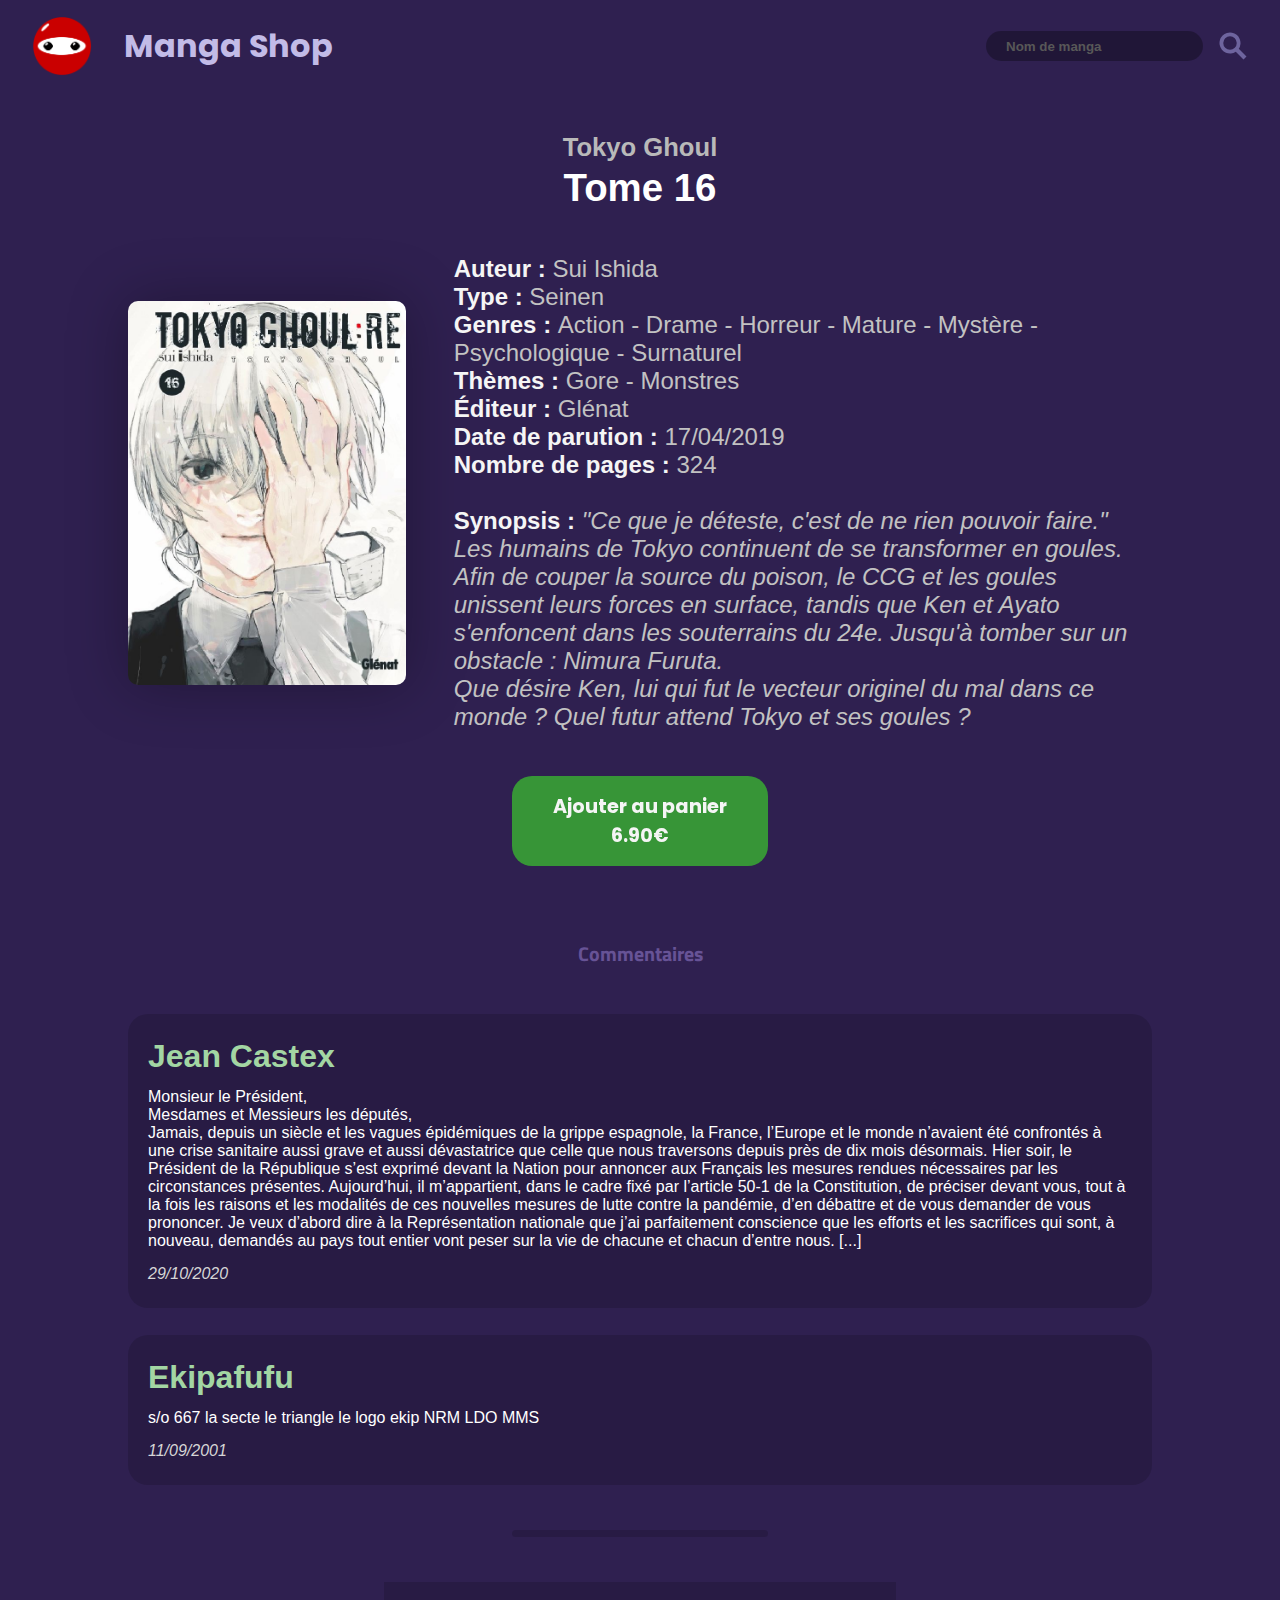
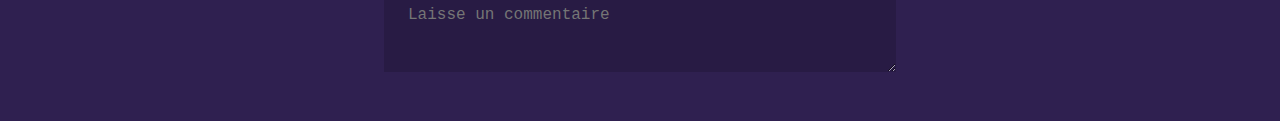
==== view/pages/details.html @ 46208f9d "details | added total price" ====
<!DOCTYPE html>
<head>
    <meta charset="UTF-8">
    <meta name="viewport" content="width=device-width, initial-scale=1.0">
    <link rel="stylesheet" href="../styles/main.css" class="css">
    <link rel="stylesheet" href="../styles/details.css" class="css">
    <link rel="stylesheet" href="../styles/reset.css" class="css">
    <link rel="stylesheet" href="../styles/responsive.css" class="css">
    <title>Document</title>
</head>
<body>
    
    <header>
        <div class="left">
            <img src="../assets/logo.png" alt="logo">
            <a href="../../index.html"><h1>Manga Shop</h1></a>
        </div>
        <span></span>
        <form action="../pages/recherche.html">
            <input type="text" placeholder="Nom de manga">
            <label> <!-- explication pour la balise label -> https://stackoverflow.com/questions/13649872/can-i-make-an-svg-image-button -->
                <input type="submit" value="">
                <svg xmlns="http://www.w3.org/2000/svg" width="20" height="20" viewBox="0 0 20 20">
                    <path d="M19 17l-5.15-5.15a7 7 0 1 0-2 2L17 19zM3.5 8A4.5 4.5 0 1 1 8 12.5 4.5 4.5 0 0 1 3.5 8z"/>
                </svg>
            </label>
        </form>
    </header>

    <div class="backward-arrow"></div>

    <section class="details">
        <h1>Tokyo Ghoul</h1>
        <h2>Tome 16</h2>
        <div class="group">
            <img src="../assets/tomes/tokyo_ghoul_re/16.png" alt="cover sun-ken rock tome 1">
            <p>
                <strong>Auteur : </strong> Sui Ishida<br>
                <strong>Type : </strong> Seinen<br>
                <strong>Genres : </strong> Action - Drame - Horreur - Mature - Mystère - Psychologique - Surnaturel<br>
                <strong>Thèmes : </strong> Gore - Monstres<br>
                <strong>Éditeur : </strong> Glénat<br>
                <strong>Date de parution : </strong> 17/04/2019<br>
                <strong>Nombre de pages : </strong> 324<br>
                <br>
                <strong>Synopsis : </strong><i>"Ce que je déteste, c'est de ne rien pouvoir faire."<br>Les humains de Tokyo continuent de se transformer en goules. Afin de couper la source du poison, le CCG et les goules unissent leurs forces en surface, tandis que Ken et Ayato s'enfoncent dans les souterrains du 24e. Jusqu'à tomber sur un obstacle : Nimura Furuta. <br>Que désire Ken, lui qui fut le vecteur originel du mal dans ce monde ? Quel futur attend Tokyo et ses goules ?</i>
            </p>  
        </div>
    </section>

    <a href="./panier.html" class="add-to-cart">Ajouter au panier<br>6.90€</a>

    <div class="title">Commentaires</div>

    <section class="comments">
        <ul>
            <li>
                <h1 class="author">Jean Castex</h1>
                <p class="comment">Monsieur le Président,<br>                    
                    Mesdames et Messieurs les députés,<br>
                    Jamais, depuis un siècle et les vagues épidémiques de la grippe espagnole, la France, l’Europe et le monde n’avaient été confrontés à une crise sanitaire aussi grave et aussi dévastatrice que celle que nous traversons depuis près de dix mois désormais.
                    Hier soir, le Président de la République s’est exprimé devant la Nation pour annoncer aux Français les mesures rendues nécessaires par les circonstances présentes. Aujourd’hui, il m’appartient, dans le cadre fixé par l’article 50-1 de la Constitution, de préciser devant vous, tout à la fois les raisons et les modalités de ces nouvelles mesures de lutte contre la pandémie, d’en débattre et de vous demander de vous prononcer.
                    Je veux d’abord dire à la Représentation nationale que j’ai parfaitement conscience que les efforts et les sacrifices qui sont, à nouveau, demandés au pays tout entier vont peser sur la vie de chacune et chacun d’entre nous. [...]</p>
                <p class="date">29/10/2020</p>
            </li>
            <li>
                <h1 class="author">Ekipafufu</h1>
                <p class="comment">s/o 667 la secte le triangle le logo ekip NRM LDO MMS</p>
                <p class="date">11/09/2001</p>
            </li>
        </ul>

    </section>

    <span class="sep"></span>

    <section class="add-comment">
        <form>
            <textarea placeholder="Laisse un commentaire"></textarea>
            
        </form>
    </section>

</body>
</html>
---- view/styles/main.css ----
/* globals */
@import url("https://fonts.googleapis.com/css2?family=Montserrat&family=Titillium+Web:wght@400;700&display=swap");
@font-face { font-family: "Poppins"; src: url("../assets/Poppins-Bold.ttf") format("truetype"); }
@font-face { font-family: "PoppinsExtraLight"; src: url("../assets/Poppins-ExtraLight.ttf") format("truetype"); }


:root {

    --text-color: whitesmoke;
}

body {

    background-color: rgb(47, 32, 80);
    display: flex;
    justify-content: center;
    flex-direction: column;

    font-family: Monterrat, sans-serif;

}

/* ============================================================================================================= 
                                                HEADER
   ============================================================================================================= */

header {

    position: fixed;
    top:0;
    left: 0;
    right: 0;
    z-index: 10;
    display: flex;
    align-items: center;
    justify-content: space-between;
    padding: 1rem 2rem;
    background:  rgb(47, 32, 80);
}

header .left {

    display: flex;
    align-items: center;
}

header img {

    width: 60px;
}

header .left h1 {

    padding: 0 1em;
    font-size: 2rem;
    color: #c2bbe7;
    font-family: "Poppins";
    transition: 0.3s ease-in-out;
}

header .left h1:hover { color: white; }

header form {

    display: flex;
    align-self: center;
    justify-content: space-between;
    
}

header form label {

    display: flex;
    align-items: center;
}

header form input[type="text"] {

    background: rgba(0,0,0,0.3);
    outline: none;
    border: none;
    border-radius: 20px;
    padding: 0 20px;
    color: white;
}

header form input[type="text"]::placeholder {

    color: #585858;
    font-weight: bolder;
}

header form input[type="submit"] { display: none; }

header form svg {

    width: 30px;
    height: 30px;
    margin-left: 15px;
    fill: #6e649e;
    cursor: pointer;
    transition: 0.3s ease-in-out;
}

header form svg:hover { fill: white; }




/* ============================================================================================================= 
                                            HERO BANNER
   ============================================================================================================= */

.hero-banner {

    margin-top: 20vh;
    height: 80vh;
    display: flex;
    justify-content: center;
    align-items: center;
}

/* Promotions */

.promotions {

    height: 100%;
    width: 100%;
    display: flex;
    justify-content: center;
    align-items: center;
}

.promotions ul {

    margin-top: -30vh;
    width: clamp(500px, 40vw, 1500px);
    display: flex;
}

.promotions li { width: 100%; }

.promotions li img {

    width: 100%;
    opacity: 0.3;
    z-index: -1;
    box-shadow: 0 0 20px 5px rgba(0,0,0,0.6);
}

.promotions li#selected img { 
    opacity: 1; 
    box-shadow: 0 0 20px 5px rgba(0,0,0,0.3);
}

.promotions li:not(#selected) .text {
    font-size: 0.7vw;
}

.promotions li#selected {
    z-index: 1;
    transform: scale(1.2);
}

.promotions li#selected .text { 
    font-size: clamp(0.5rem, 1vw, 4rem);
    color: rgb(231, 231, 231); 
}

.promotions .text {
    text-align: center;
    color: rgb(255, 255, 255, 0.3);
    font-family: "PoppinsExtraLight";
}


/* partie css de la vague, le tout généré via https://www.shapedivider.app */

.custom-shape-divider {
    position: fixed ;
    bottom: 0;
    left: 0;
    width: 100%;
    overflow: hidden;
    z-index: 1;
}

.custom-shape-divider svg {
    position: relative;
    display: block;
    width: calc(100% + 1.3px);
    height: 150px;
}

.custom-shape-divider .shape-fill { fill: #3a3166; }


/* ============================================================================================================= 
                                            ABOUT
   ============================================================================================================= */

.about {

    text-align: center;
    margin-top: 10vh;
    height: 70vh;
    width: 70vw;
    align-self: center;

    color: white;
}

.about h1 {

    font-family: "Titillium Web", sans-serif;
    font-size: clamp(30px, 5vw, 200px);
    font-weight: 700;
    color: #635899;

}

.about h2 {

    font-family: "Titillium Web", sans-serif;
    color: #cecece;
    font-size: clamp(20px, 2vw, 150px);
}

/* ============================================================================================================= 
                                            SCROLLBAR
   ============================================================================================================= */

*::-webkit-scrollbar {
    background-color: rgba(255, 255, 255, 0); 
    width: 0.4em;
}
*::-webkit-scrollbar-thumb {
    background-color: #9c5dcc;
    outline: 1px solid rgb(176, 64, 249);
    border-radius: 15px;
    width: 4px;  
}
::-webkit-scrollbar-track {background-color: #05070e;}


/* ============================================================================================================= 
                                            RESPONSIVE
   ============================================================================================================= */

@media (max-width: 425px) {

    .promotions ul {

        width: clamp(300px, 40vw, 1500px);
    }
}

@media (max-width: 320px) {

    .hero-banner {

        margin-top: 7vh;
    }
}
---- view/styles/details.css ----
/* ============================================================================================================= 
                                            GLOBALS
   ============================================================================================================= */

   body {

    display: flex;
    justify-content: center;
    align-items: center;
}

/* ============================================================================================================= 
                                            DETAILS DE L'ARTICLE
   ============================================================================================================= */


.details {

    display: flex;
    flex-direction: column;
    justify-content: center;
    align-items: center;

    margin-top: clamp(8rem, 10vh, 10rem);;
    color: white;

}

.details h1 {

    font-size: clamp(1.5rem, 2vw, 3rem);
    line-height: 150%;
    color: rgb(185, 185, 185);
}

.details h2 { font-size: clamp(1.5rem, 3vw, 3rem); }

.group {

    display: flex;
    justify-content: center;
    align-items: center;

    width: 80%;
    margin-top: 5vh;
}

.group img {

    height: clamp(100px, 30vw, 500px);
    min-height: 100px;
    border-radius: 10px;
    box-shadow: 0 0 60px 1px rgba(0,0,0,0.3);
}

.group p {

    margin-left: 3rem;
    font-size: clamp(1rem, 3vw, 1.5rem);
    color: rgb(194, 194, 194);
}

.group p strong { color: whitesmoke; }



/* ============================================================================================================= 
                                            AJOUTER AU PANIER
   ============================================================================================================= */


.add-to-cart {

    text-align: center;
    font-size: clamp(1rem, 1.5vw, 3rem);
    font-family: "Poppins";
    color: whitesmoke;
    padding: 1rem;
    background-color: rgb(55, 149, 55);
    width: 20%;
    border-radius: 20px;
    box-shadow: 0 0 50px 2px rgba(0,0,0,0.3);
    margin-top: 5vh;

}

/* Transition (lorsque l'on survole le "bouton" avec la souris) prise sur le site : https://ianlunn.github.io/Hover/ */

.add-to-cart {
    display: inline-block;
    vertical-align: middle;
    -webkit-transform: perspective(1px) translateZ(0);
    transform: perspective(1px) translateZ(0);
    box-shadow: 0 0 1px rgba(0, 0, 0, 0);
    position: relative;
    -webkit-transition-property: color;
    transition-property: color;
    -webkit-transition-duration: 0.3s;
    transition-duration: 0.3s;
}
.add-to-cart:before {
    content: "";
    position: absolute;
    z-index: -1;
    top: 0;
    left: 0;
    right: 0;
    bottom: 0;
    background: #d6d6d6;
    -webkit-transform: scaleY(0);
    transform: scaleY(0);
    -webkit-transform-origin: 50% 100%;
    transform-origin: 50% 100%;
    -webkit-transition-property: transform;
    transition-property: transform;
    -webkit-transition-duration: 0.3s;
    transition-duration: 0.3s;
    -webkit-transition-timing-function: ease-out;
    transition-timing-function: ease-out;
    border-radius: 20px;
}
.add-to-cart:hover, .add-to-cart:focus, .add-to-cart:active {
    color: black;
    border-radius: 20px;
}
.add-to-cart:hover:before, .add-to-cart:focus:before, .add-to-cart:active:before {
    -webkit-transform: scaleY(1);
    transform: scaleY(1);
    border-radius: 20px;
}


/* ============================================================================================================= 
                                            COMMENTAIRES
   ============================================================================================================= */


.title {

    margin-top: 8vh;
    font-family: "Titillium Web", sans-serif;
    font-size: clamp(20px, 1.5vw, 200px);
    font-weight: 700;
    color: #675396;
    cursor: default;
}
.comments {

    width: 80%;
    margin-top: 2vh;
}

.comments ul li {

    margin-top: 3vh;
    color: white;
    padding: 10px 20px;
    background-color: rgba(0,0,0,0.15);
    border-radius: 20px;
}

.comments ul li h1 {

    line-height: 200%;
    color: #a3d6a3;
}

.comments ul li p:last-child {

    line-height: 300%;
    font-style: italic;
    color: #d6d6d6;
}

/* ============================================================================================================= 
                                            AJOUTER UN COMMENTAIRE
   ============================================================================================================= */

.sep {

    height: 7px;
    width: 20vw;
    margin-top: 5vh;
    background-color: rgba(0,0,0,0.15);
    border-radius: 50px;
}

.add-comment {

    margin-top: 5vh;
    margin-bottom: 5vh;
}

.add-comment textarea {

    width: 40vw;
    height: 10vh;
    padding-left: 1.5rem;
    padding-top: 1.5rem;

    background-color: rgba(0,0,0,0.15);
    border: none;

    font-size: clamp(1rem, 1vw, 3rem);
    color: white;
}

.add-comment textarea:focus { outline: none; }

.add-comment textarea::placeholder { font-size: clamp(1rem, 1.2vw, 3rem); } 


/* ============================================================================================================= 
                                            RESPONSIVE
   ============================================================================================================= */

@media (max-width: 724px) {

    .group { flex-direction: column; }

    .group p {
        margin-top: 5vh;
        margin-left: 0;
    }

    .add-to-cart {  width: 50%; }
    
    .add-comment textarea { width: 80vw; }
    
}
---- view/styles/responsive.css ----
@media (max-width: 1023px) {
    .custom-shape-divider svg {
        width: calc(200% + 1.3px);
        height: 150px;
    }
}

@media (max-width: 720px) {

    header {

        display: flex;
        flex-direction: column;
        align-items: center;
        justify-content: space-between;

        transition: 0.3s ease-in-out;
    }

    header form {

        margin-top: 2vh;
    }

    header .left {
        display: flex;
        flex-direction: row;
    }

    header .left img {
        width: 0px
    }

}


@media (max-width: 335px) {

    header .left h1 { font-size: 1rem; }
    
    .promotions ul { margin-top: 5vh; }
}
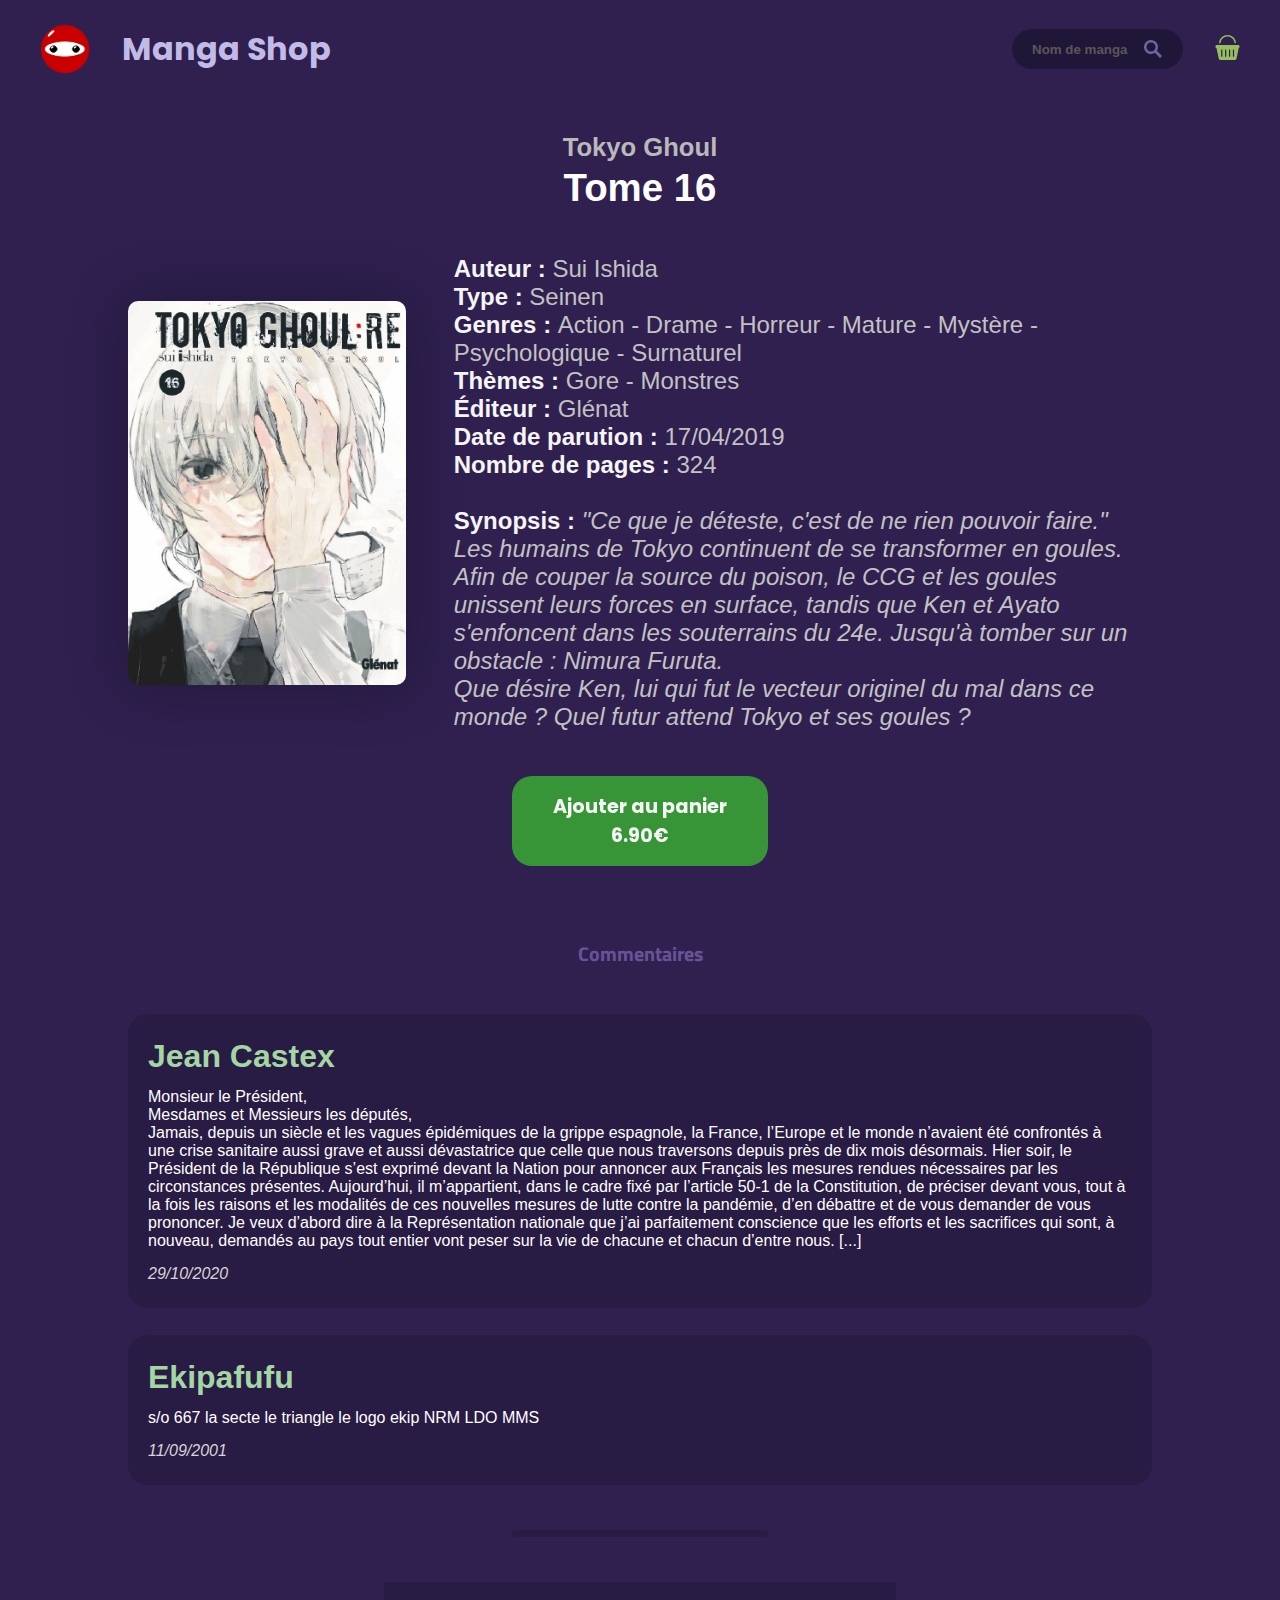
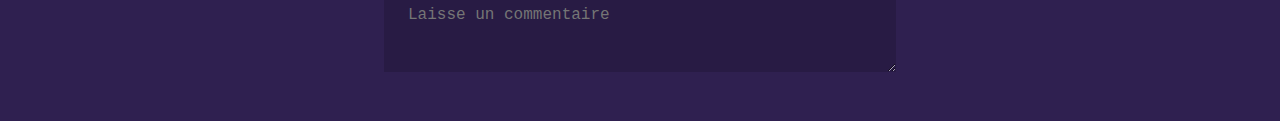
==== commit 91b6a45b: "header navbar update" ====
--- a/view/pages/details.html
+++ b/view/pages/details.html
@@ -15,16 +15,19 @@
             <img src="../assets/logo.png" alt="logo">
             <a href="../../index.html"><h1>Manga Shop</h1></a>
         </div>
-        <span></span>
-        <form action="../pages/recherche.html">
-            <input type="text" placeholder="Nom de manga">
-            <label> <!-- explication pour la balise label -> https://stackoverflow.com/questions/13649872/can-i-make-an-svg-image-button -->
-                <input type="submit" value="">
-                <svg xmlns="http://www.w3.org/2000/svg" width="20" height="20" viewBox="0 0 20 20">
-                    <path d="M19 17l-5.15-5.15a7 7 0 1 0-2 2L17 19zM3.5 8A4.5 4.5 0 1 1 8 12.5 4.5 4.5 0 0 1 3.5 8z"/>
-                </svg>
-            </label>
-        </form>
+        <div class="right">
+            <form action="../pages/recherche.html">
+                <input type="text" placeholder="Nom de manga">
+                <label> <!-- explication pour la balise label -> https://stackoverflow.com/questions/13649872/can-i-make-an-svg-image-button -->
+                    <input type="submit" value="">
+                    <svg xmlns="http://www.w3.org/2000/svg" width="20" height="20" viewBox="0 0 20 20">
+                        <path d="M19 17l-5.15-5.15a7 7 0 1 0-2 2L17 19zM3.5 8A4.5 4.5 0 1 1 8 12.5 4.5 4.5 0 0 1 3.5 8z"/>
+                    </svg>
+                </label>
+            </form>
+            <span class="separator"></span>
+            <a href="../pages/panier.html"><img src="../assets/shopping_chart.svg" alt=""></a>
+        </div>
     </header>
 
     <div class="backward-arrow"></div>
--- a/view/styles/main.css
+++ b/view/styles/main.css
@@ -1,12 +1,13 @@
-/* globals */
+/* ============================================================================================================= 
+                                                GLOBAL
+   ============================================================================================================= */
+
 @import url("https://fonts.googleapis.com/css2?family=Montserrat&family=Titillium+Web:wght@400;700&display=swap");
 @font-face { font-family: "Poppins"; src: url("../assets/Poppins-Bold.ttf") format("truetype"); }
 @font-face { font-family: "PoppinsExtraLight"; src: url("../assets/Poppins-ExtraLight.ttf") format("truetype"); }
 
-
-:root {
-
-    --text-color: whitesmoke;
+html {
+    scroll-behavior: smooth;
 }
 
 body {
@@ -17,26 +18,32 @@
     flex-direction: column;
 
     font-family: Monterrat, sans-serif;
+}
 
-}
 
 /* ============================================================================================================= 
                                                 HEADER
    ============================================================================================================= */
 
+/* Header général */
+
 header {
 
     position: fixed;
-    top:0;
+    top: 0;
     left: 0;
     right: 0;
     z-index: 10;
     display: flex;
     align-items: center;
     justify-content: space-between;
-    padding: 1rem 2rem;
-    background:  rgb(47, 32, 80);
+    padding: 1.5rem 2.5rem;
+    background: rgb(47, 32, 80);
 }
+
+
+/* Partie gauche du header */
+
 
 header .left {
 
@@ -44,10 +51,7 @@
     align-items: center;
 }
 
-header img {
-
-    width: 60px;
-}
+header .left img { width: 50px; }
 
 header .left h1 {
 
@@ -60,170 +64,113 @@
 
 header .left h1:hover { color: white; }
 
-header form {
+
+/* Partie droite du header */
+
+
+header .right {
+
+    display: flex;
+    justify-content: center;
+    align-items: center;
+}
+
+header .right .separator {
+
+    padding: 1rem 0px;
+    margin: 0 1rem;
+    height: 30%;
+    background: #3A2B5C;
+    border-radius: 20px;
+}
+
+header .right form {
 
     display: flex;
     align-self: center;
     justify-content: space-between;
+
+    background: rgba(0,0,0,0.3);
+    border-radius: 20px;
+    padding: clamp(6px, 1vw, 10px) 20px;
     
 }
 
-header form label {
+header .right form label {
 
     display: flex;
     align-items: center;
 }
 
-header form input[type="text"] {
+header .right form input[type="text"] {
 
-    background: rgba(0,0,0,0.3);
+    background: transparent;
     outline: none;
     border: none;
-    border-radius: 20px;
-    padding: 0 20px;
+    width: 6rem;
+
     color: white;
+
+    transition: width 0.6s ease-in-out;
 }
 
-header form input[type="text"]::placeholder {
+header .right form input[type="text"]:hover,
+header .right form input[type="text"]:focus {
+
+    width: 15rem;
+}
+
+header .right form input[type="text"]::placeholder {
 
     color: #585858;
     font-weight: bolder;
 }
 
-header form input[type="submit"] { display: none; }
+header .right form input[type="submit"] { display: none; }
 
-header form svg {
+header .right form svg {
 
-    width: 30px;
-    height: 30px;
+    width: 20px;
+    height: 20px;
     margin-left: 15px;
     fill: #6e649e;
     cursor: pointer;
     transition: 0.3s ease-in-out;
 }
 
-header form svg:hover { fill: white; }
+header .right form svg:hover { fill: white; }
 
+header .right img { 
+    width: 25px;
+    transition: transform 0.3s ease-in-out;
+}
 
+header .right img:hover { transform: scale(1.2); }
 
+header .right .nav-about {
+
+    color: #c2bbe7;
+    font-family: "Poppins";
+    transition: color 0.3s ease-in-out;
+}
+
+header .right .nav-about:hover { color: white; }
 
 /* ============================================================================================================= 
-                                            HERO BANNER
+                                            RESPONSIVE
    ============================================================================================================= */
 
-.hero-banner {
+@media (max-width: 560px) {
 
-    margin-top: 20vh;
-    height: 80vh;
-    display: flex;
-    justify-content: center;
-    align-items: center;
-}
+    header .right form input[type="text"]:hover,
+    header .right form input[type="text"]:focus {
+        width: 10rem;
+    }
 
-/* Promotions */
-
-.promotions {
-
-    height: 100%;
-    width: 100%;
-    display: flex;
-    justify-content: center;
-    align-items: center;
-}
-
-.promotions ul {
-
-    margin-top: -30vh;
-    width: clamp(500px, 40vw, 1500px);
-    display: flex;
-}
-
-.promotions li { width: 100%; }
-
-.promotions li img {
-
-    width: 100%;
-    opacity: 0.3;
-    z-index: -1;
-    box-shadow: 0 0 20px 5px rgba(0,0,0,0.6);
-}
-
-.promotions li#selected img { 
-    opacity: 1; 
-    box-shadow: 0 0 20px 5px rgba(0,0,0,0.3);
-}
-
-.promotions li:not(#selected) .text {
-    font-size: 0.7vw;
-}
-
-.promotions li#selected {
-    z-index: 1;
-    transform: scale(1.2);
-}
-
-.promotions li#selected .text { 
-    font-size: clamp(0.5rem, 1vw, 4rem);
-    color: rgb(231, 231, 231); 
-}
-
-.promotions .text {
-    text-align: center;
-    color: rgb(255, 255, 255, 0.3);
-    font-family: "PoppinsExtraLight";
-}
-
-
-/* partie css de la vague, le tout généré via https://www.shapedivider.app */
-
-.custom-shape-divider {
-    position: fixed ;
-    bottom: 0;
-    left: 0;
-    width: 100%;
-    overflow: hidden;
-    z-index: 1;
-}
-
-.custom-shape-divider svg {
-    position: relative;
-    display: block;
-    width: calc(100% + 1.3px);
-    height: 150px;
-}
-
-.custom-shape-divider .shape-fill { fill: #3a3166; }
-
-
-/* ============================================================================================================= 
-                                            ABOUT
-   ============================================================================================================= */
-
-.about {
-
-    text-align: center;
-    margin-top: 10vh;
-    height: 70vh;
-    width: 70vw;
-    align-self: center;
-
-    color: white;
-}
-
-.about h1 {
-
-    font-family: "Titillium Web", sans-serif;
-    font-size: clamp(30px, 5vw, 200px);
-    font-weight: 700;
-    color: #635899;
-
-}
-
-.about h2 {
-
-    font-family: "Titillium Web", sans-serif;
-    color: #cecece;
-    font-size: clamp(20px, 2vw, 150px);
+    header .right img {
+        margin-top: 0.7rem;
+        margin-left: -0.5rem;
+    }
 }
 
 /* ============================================================================================================= 
@@ -243,22 +190,3 @@
 ::-webkit-scrollbar-track {background-color: #05070e;}
 
 
-/* ============================================================================================================= 
-                                            RESPONSIVE
-   ============================================================================================================= */
-
-@media (max-width: 425px) {
-
-    .promotions ul {
-
-        width: clamp(300px, 40vw, 1500px);
-    }
-}
-
-@media (max-width: 320px) {
-
-    .hero-banner {
-
-        margin-top: 7vh;
-    }
-}--- a/view/styles/responsive.css
+++ b/view/styles/responsive.css
@@ -1,10 +1,3 @@
-@media (max-width: 1023px) {
-    .custom-shape-divider svg {
-        width: calc(200% + 1.3px);
-        height: 150px;
-    }
-}
-
 @media (max-width: 720px) {
 
     header {
@@ -33,10 +26,8 @@
 
 }
 
-
 @media (max-width: 335px) {
 
     header .left h1 { font-size: 1rem; }
     
-    .promotions ul { margin-top: 5vh; }
 }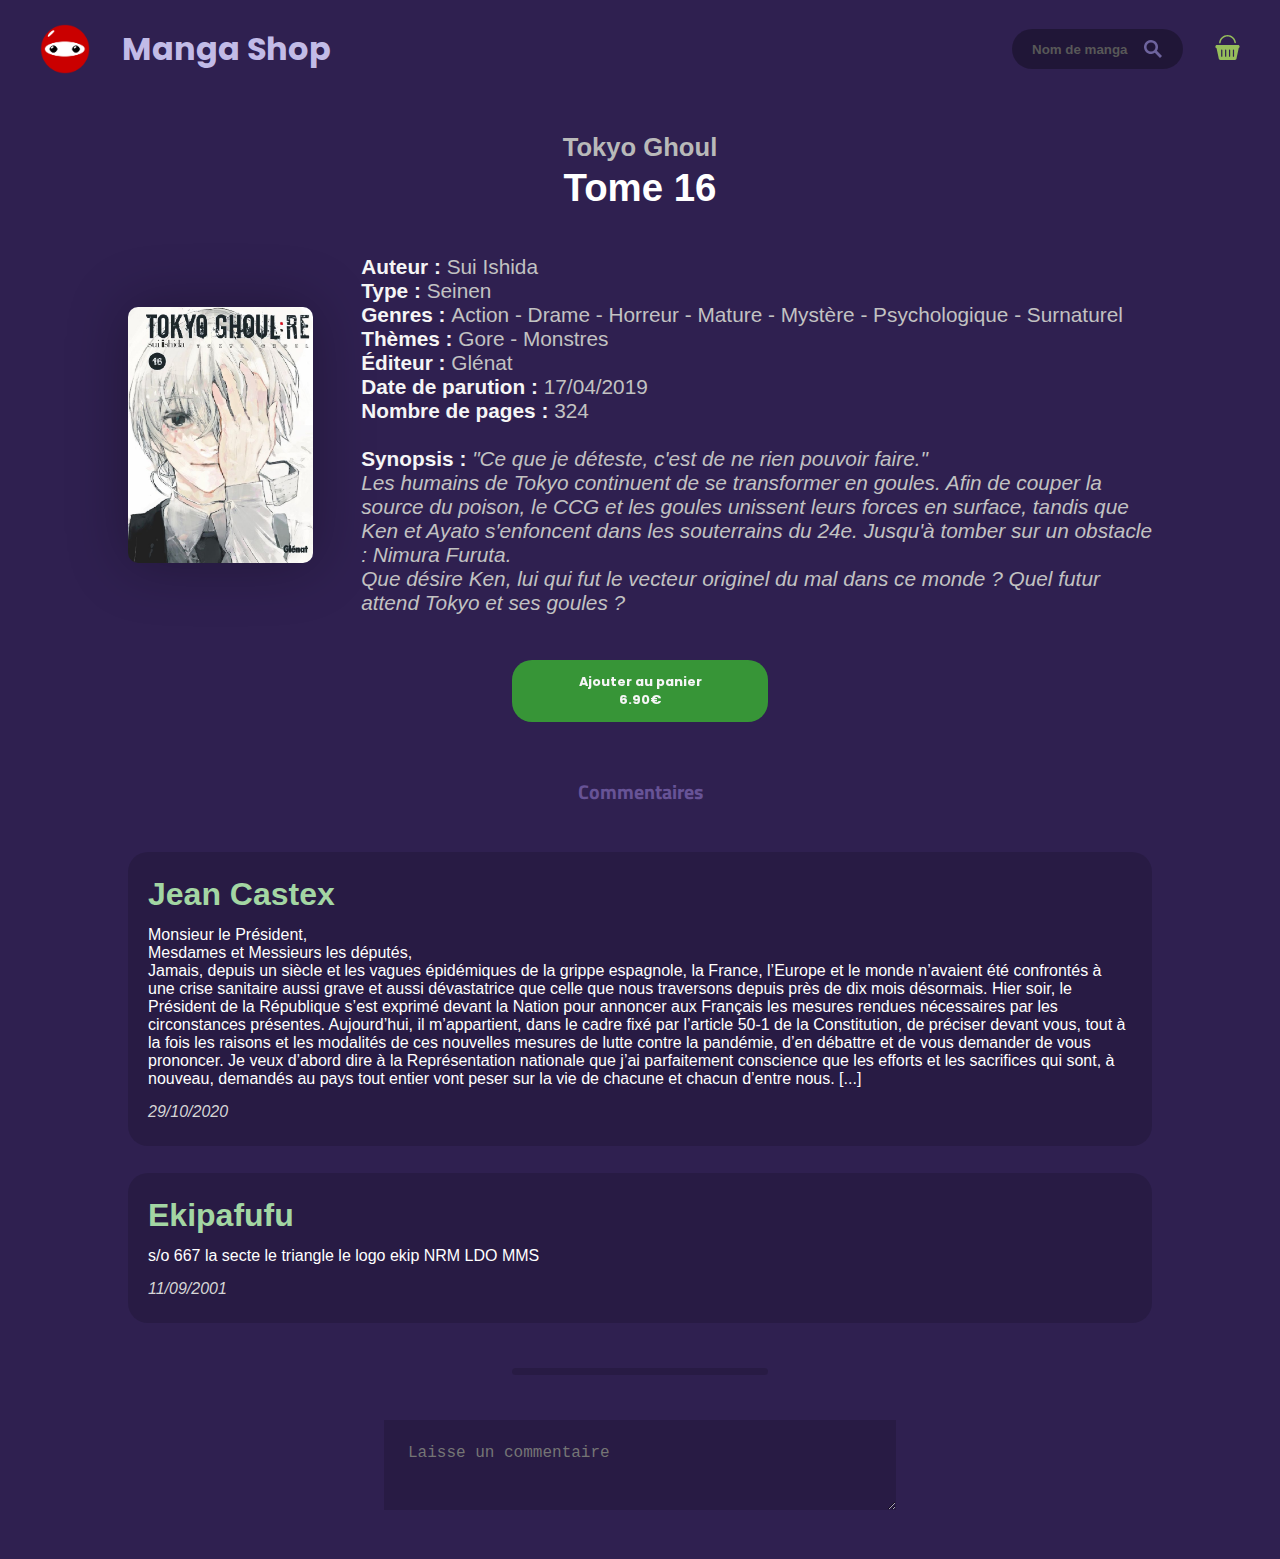
==== commit 03a04595: "changed <header> to <nav>" ====
--- a/view/pages/details.html
+++ b/view/pages/details.html
@@ -10,7 +10,7 @@
 </head>
 <body>
     
-    <header>
+    <nav>
         <div class="left">
             <img src="../assets/logo.png" alt="logo">
             <a href="../../index.html"><h1>Manga Shop</h1></a>
@@ -28,7 +28,7 @@
             <span class="separator"></span>
             <a href="../pages/panier.html"><img src="../assets/shopping_chart.svg" alt=""></a>
         </div>
-    </header>
+    </nav>
 
     <div class="backward-arrow"></div>
 
--- a/view/styles/main.css
+++ b/view/styles/main.css
@@ -22,12 +22,12 @@
 
 
 /* ============================================================================================================= 
-                                                HEADER
+                                                NAVBAR
    ============================================================================================================= */
 
-/* Header général */
+/* navbar général */
 
-header {
+nav {
 
     position: fixed;
     top: 0;
@@ -42,18 +42,18 @@
 }
 
 
-/* Partie gauche du header */
+/* Partie gauche du nav */
 
 
-header .left {
+nav .left {
 
     display: flex;
     align-items: center;
 }
 
-header .left img { width: 50px; }
+nav .left img { width: 50px; }
 
-header .left h1 {
+nav .left h1 {
 
     padding: 0 1em;
     font-size: 2rem;
@@ -62,20 +62,20 @@
     transition: 0.3s ease-in-out;
 }
 
-header .left h1:hover { color: white; }
+nav .left h1:hover { color: white; }
 
 
-/* Partie droite du header */
+/* Partie droite du nav */
 
 
-header .right {
+nav .right {
 
     display: flex;
     justify-content: center;
     align-items: center;
 }
 
-header .right .separator {
+nav .right .separator {
 
     padding: 1rem 0px;
     margin: 0 1rem;
@@ -84,7 +84,7 @@
     border-radius: 20px;
 }
 
-header .right form {
+nav .right form {
 
     display: flex;
     align-self: center;
@@ -96,13 +96,13 @@
     
 }
 
-header .right form label {
+nav .right form label {
 
     display: flex;
     align-items: center;
 }
 
-header .right form input[type="text"] {
+nav .right form input[type="text"] {
 
     background: transparent;
     outline: none;
@@ -114,21 +114,21 @@
     transition: width 0.6s ease-in-out;
 }
 
-header .right form input[type="text"]:hover,
-header .right form input[type="text"]:focus {
+nav .right form input[type="text"]:hover,
+nav .right form input[type="text"]:focus {
 
     width: 15rem;
 }
 
-header .right form input[type="text"]::placeholder {
+nav .right form input[type="text"]::placeholder {
 
     color: #585858;
     font-weight: bolder;
 }
 
-header .right form input[type="submit"] { display: none; }
+nav .right form input[type="submit"] { display: none; }
 
-header .right form svg {
+nav .right form svg {
 
     width: 20px;
     height: 20px;
@@ -138,23 +138,23 @@
     transition: 0.3s ease-in-out;
 }
 
-header .right form svg:hover { fill: white; }
+nav .right form svg:hover { fill: white; }
 
-header .right img { 
+nav .right img { 
     width: 25px;
     transition: transform 0.3s ease-in-out;
 }
 
-header .right img:hover { transform: scale(1.2); }
+nav .right img:hover { transform: scale(1.2); }
 
-header .right .nav-about {
+nav .right .nav-about {
 
     color: #c2bbe7;
     font-family: "Poppins";
     transition: color 0.3s ease-in-out;
 }
 
-header .right .nav-about:hover { color: white; }
+nav .right .nav-about:hover { color: white; }
 
 /* ============================================================================================================= 
                                             RESPONSIVE
@@ -162,12 +162,12 @@
 
 @media (max-width: 560px) {
 
-    header .right form input[type="text"]:hover,
-    header .right form input[type="text"]:focus {
+    nav .right form input[type="text"]:hover,
+    nav .right form input[type="text"]:focus {
         width: 10rem;
     }
 
-    header .right img {
+    nav .right img {
         margin-top: 0.7rem;
         margin-left: -0.5rem;
     }
--- a/view/styles/details.css
+++ b/view/styles/details.css
@@ -47,7 +47,7 @@
 
 .group img {
 
-    height: clamp(100px, 30vw, 500px);
+    height: clamp(100px, 20vw, 500px);
     min-height: 100px;
     border-radius: 10px;
     box-shadow: 0 0 60px 1px rgba(0,0,0,0.3);
@@ -56,7 +56,7 @@
 .group p {
 
     margin-left: 3rem;
-    font-size: clamp(1rem, 3vw, 1.5rem);
+    font-size: clamp(0.5rem, 3vw, 1.3rem);
     color: rgb(194, 194, 194);
 }
 
@@ -72,10 +72,10 @@
 .add-to-cart {
 
     text-align: center;
-    font-size: clamp(1rem, 1.5vw, 3rem);
+    font-size: clamp(0.8rem, 1vw, 3rem);
     font-family: "Poppins";
     color: whitesmoke;
-    padding: 1rem;
+    padding: 0.8rem;
     background-color: rgb(55, 149, 55);
     width: 20%;
     border-radius: 20px;
@@ -137,7 +137,7 @@
 
 .title {
 
-    margin-top: 8vh;
+    margin-top: 6vh;
     font-family: "Titillium Web", sans-serif;
     font-size: clamp(20px, 1.5vw, 200px);
     font-weight: 700;
--- a/view/styles/responsive.css
+++ b/view/styles/responsive.css
@@ -1,6 +1,6 @@
 @media (max-width: 720px) {
 
-    header {
+    nav {
 
         display: flex;
         flex-direction: column;
@@ -10,17 +10,17 @@
         transition: 0.3s ease-in-out;
     }
 
-    header form {
+    nav form {
 
         margin-top: 2vh;
     }
 
-    header .left {
+    nav .left {
         display: flex;
         flex-direction: row;
     }
 
-    header .left img {
+    nav .left img {
         width: 0px
     }
 
@@ -28,6 +28,6 @@
 
 @media (max-width: 335px) {
 
-    header .left h1 { font-size: 1rem; }
+    nav .left h1 { font-size: 1rem; }
     
 }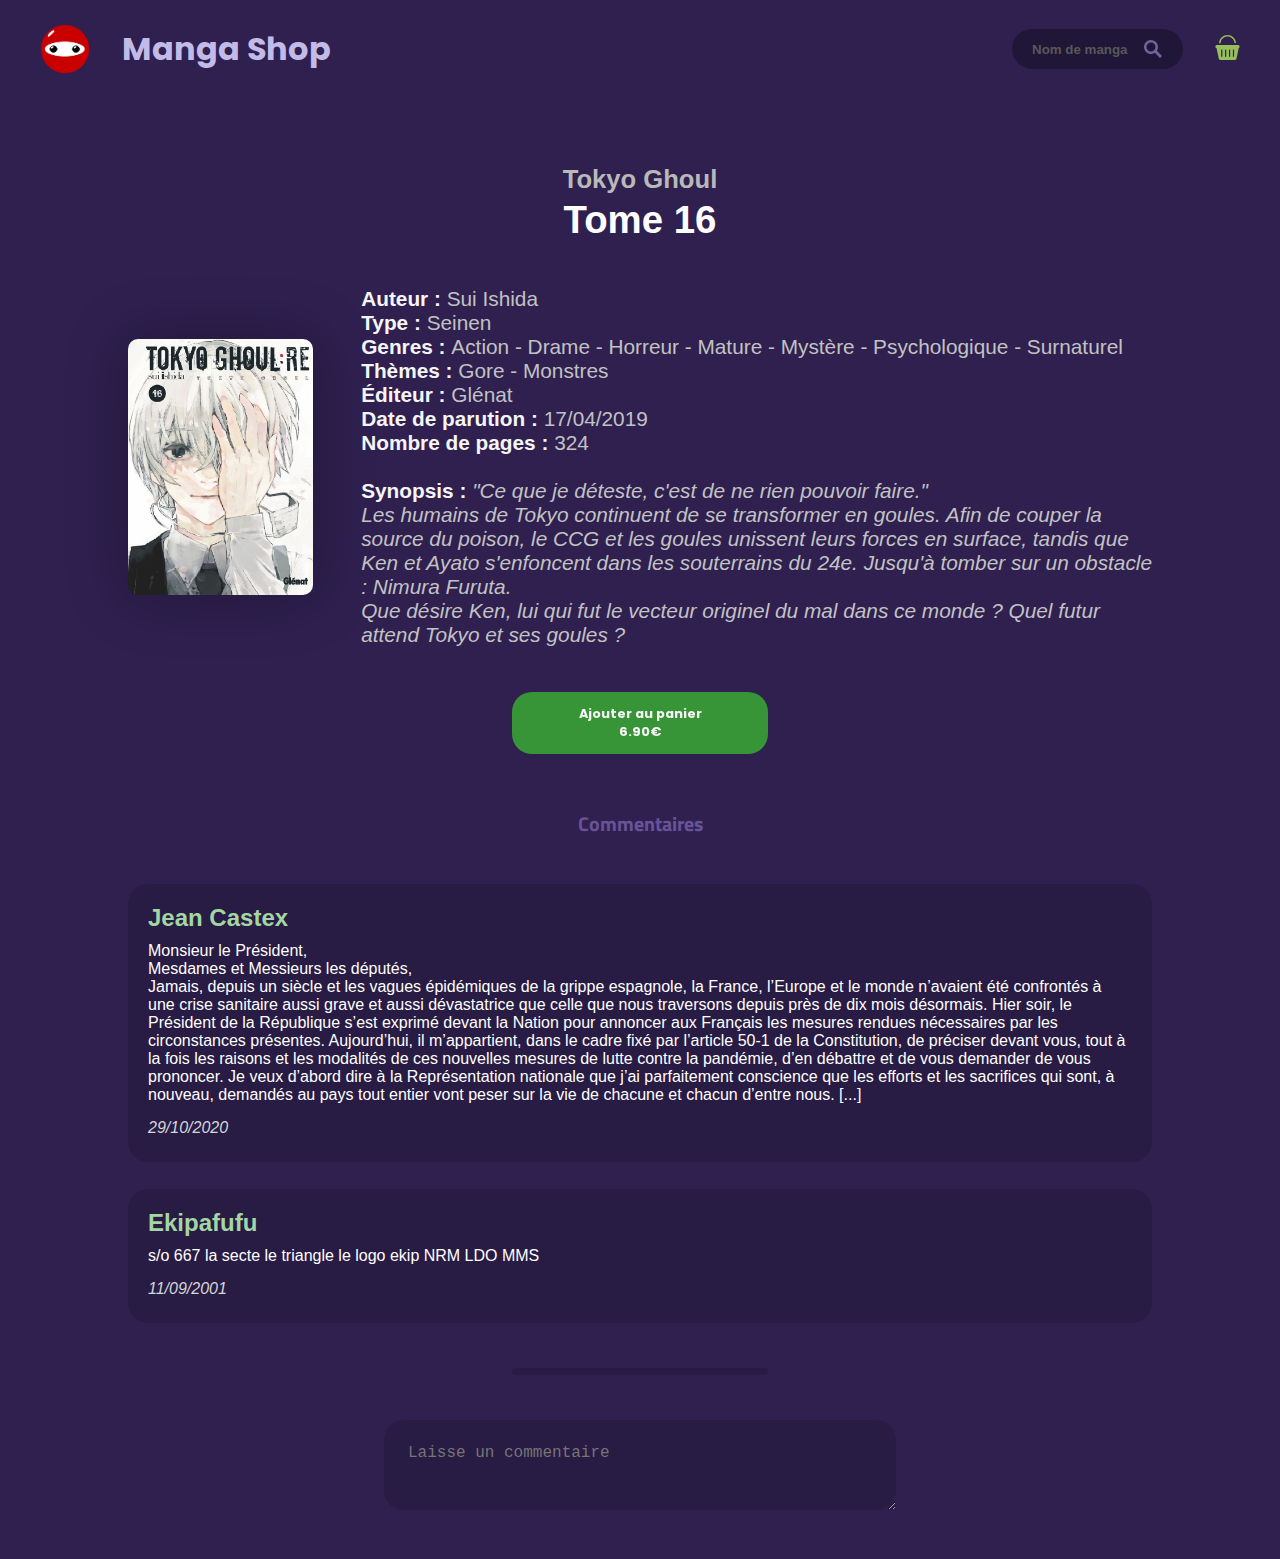
==== commit 20f72afc: "pre-release" ====
--- a/view/pages/details.html
+++ b/view/pages/details.html
@@ -1,12 +1,26 @@
 <!DOCTYPE html>
+<html lang="fr">
 <head>
     <meta charset="UTF-8">
     <meta name="viewport" content="width=device-width, initial-scale=1.0">
-    <link rel="stylesheet" href="../styles/main.css" class="css">
-    <link rel="stylesheet" href="../styles/details.css" class="css">
-    <link rel="stylesheet" href="../styles/reset.css" class="css">
-    <link rel="stylesheet" href="../styles/responsive.css" class="css">
-    <title>Document</title>
+    <title>Détails</title>
+
+    <link rel="stylesheet" href="../styles/main.css">
+    <link rel="stylesheet" href="../styles/details.css">
+    <link rel="stylesheet" href="../styles/reset.css">
+    <link rel="stylesheet" href="../styles/responsive.css">
+
+    <!-- favicons générées sur https://realfavicongenerator.net/ -->
+
+    <link rel="apple-touch-icon" sizes="180x180" href="../assets/icons/apple-touch-icon.png">
+    <link rel="icon" type="image/png" sizes="32x32" href="../assets/icons/favicon-32x32.png">
+    <link rel="icon" type="image/png" sizes="16x16" href="../assets/icons/favicon-16x16.png">
+    <link rel="manifest" href="../assets/icons/site.webmanifest">
+    <link rel="mask-icon" href="../assets/icons/safari-pinned-tab.svg" color="#5bbad5">
+    <link rel="shortcut icon" href="../assets/icons/favicon.ico">
+    <meta name="msapplication-TileColor" content="#da532c">
+    <meta name="msapplication-config" content="../assets/icons/browserconfig.xml">
+    <meta name="theme-color" content="#ffffff">
 </head>
 <body>
     
@@ -29,8 +43,6 @@
             <a href="../pages/panier.html"><img src="../assets/shopping_chart.svg" alt=""></a>
         </div>
     </nav>
-
-    <div class="backward-arrow"></div>
 
     <section class="details">
         <h1>Tokyo Ghoul</h1>
@@ -58,18 +70,18 @@
     <section class="comments">
         <ul>
             <li>
-                <h1 class="author">Jean Castex</h1>
-                <p class="comment">Monsieur le Président,<br>                    
+                <h1>Jean Castex</h1>
+                <p>Monsieur le Président,<br>                    
                     Mesdames et Messieurs les députés,<br>
                     Jamais, depuis un siècle et les vagues épidémiques de la grippe espagnole, la France, l’Europe et le monde n’avaient été confrontés à une crise sanitaire aussi grave et aussi dévastatrice que celle que nous traversons depuis près de dix mois désormais.
                     Hier soir, le Président de la République s’est exprimé devant la Nation pour annoncer aux Français les mesures rendues nécessaires par les circonstances présentes. Aujourd’hui, il m’appartient, dans le cadre fixé par l’article 50-1 de la Constitution, de préciser devant vous, tout à la fois les raisons et les modalités de ces nouvelles mesures de lutte contre la pandémie, d’en débattre et de vous demander de vous prononcer.
                     Je veux d’abord dire à la Représentation nationale que j’ai parfaitement conscience que les efforts et les sacrifices qui sont, à nouveau, demandés au pays tout entier vont peser sur la vie de chacune et chacun d’entre nous. [...]</p>
-                <p class="date">29/10/2020</p>
+                <p>29/10/2020</p>
             </li>
             <li>
-                <h1 class="author">Ekipafufu</h1>
-                <p class="comment">s/o 667 la secte le triangle le logo ekip NRM LDO MMS</p>
-                <p class="date">11/09/2001</p>
+                <h1>Ekipafufu</h1>
+                <p>s/o 667 la secte le triangle le logo ekip NRM LDO MMS</p>
+                <p>11/09/2001</p>
             </li>
         </ul>
 
@@ -77,12 +89,11 @@
 
     <span class="sep"></span>
 
-    <section class="add-comment">
+    <div class="add-comment">
         <form>
             <textarea placeholder="Laisse un commentaire"></textarea>
-            
         </form>
-    </section>
+    </div>
 
 </body>
 </html>--- a/view/styles/main.css
+++ b/view/styles/main.css
@@ -1,6 +1,7 @@
 /* ============================================================================================================= 
                                                 GLOBAL
    ============================================================================================================= */
+
 
 @import url("https://fonts.googleapis.com/css2?family=Montserrat&family=Titillium+Web:wght@400;700&display=swap");
 @font-face { font-family: "Poppins"; src: url("../assets/Poppins-Bold.ttf") format("truetype"); }
@@ -25,6 +26,7 @@
                                                 NAVBAR
    ============================================================================================================= */
 
+
 /* navbar général */
 
 nav {
@@ -41,9 +43,7 @@
     background: rgb(47, 32, 80);
 }
 
-
 /* Partie gauche du nav */
-
 
 nav .left {
 
@@ -66,7 +66,6 @@
 
 
 /* Partie droite du nav */
-
 
 nav .right {
 
@@ -156,9 +155,11 @@
 
 nav .right .nav-about:hover { color: white; }
 
+
 /* ============================================================================================================= 
                                             RESPONSIVE
    ============================================================================================================= */
+
 
 @media (max-width: 560px) {
 
@@ -172,6 +173,7 @@
         margin-left: -0.5rem;
     }
 }
+
 
 /* ============================================================================================================= 
                                             SCROLLBAR
--- a/view/styles/details.css
+++ b/view/styles/details.css
@@ -2,12 +2,14 @@
                                             GLOBALS
    ============================================================================================================= */
 
-   body {
+
+body {
 
     display: flex;
     justify-content: center;
     align-items: center;
 }
+
 
 /* ============================================================================================================= 
                                             DETAILS DE L'ARTICLE
@@ -21,8 +23,8 @@
     justify-content: center;
     align-items: center;
 
-    margin-top: clamp(8rem, 10vh, 10rem);;
-    color: white;
+    margin-top: 10rem;
+    color: #ffffff;
 
 }
 
@@ -51,12 +53,14 @@
     min-height: 100px;
     border-radius: 10px;
     box-shadow: 0 0 60px 1px rgba(0,0,0,0.3);
+    animation: sizeIn 0.8s ease-in-out;
 }
 
 .group p {
 
+    animation: slideIn 1s ease-in-out;
     margin-left: 3rem;
-    font-size: clamp(0.5rem, 3vw, 1.3rem);
+    font-size: clamp(0.6rem, 3vw, 1.3rem);
     color: rgb(194, 194, 194);
 }
 
@@ -161,12 +165,19 @@
 
 .comments ul li h1 {
 
+    font-size: clamp(1rem, 4vw, 1.5rem);
     line-height: 200%;
     color: #a3d6a3;
 }
 
+.comments ul li p {
+
+    font-size: clamp(0.6rem, 2vw, 1rem);
+}
+
 .comments ul li p:last-child {
 
+    font-size: clamp(0.5rem, 2vw, 1rem);
     line-height: 300%;
     font-style: italic;
     color: #d6d6d6;
@@ -200,6 +211,7 @@
 
     background-color: rgba(0,0,0,0.15);
     border: none;
+    border-radius: 20px;
 
     font-size: clamp(1rem, 1vw, 3rem);
     color: white;
@@ -228,3 +240,23 @@
     .add-comment textarea { width: 80vw; }
     
 }
+
+
+/* ============================================================================================================= 
+                                            ANIMATIONS
+   ============================================================================================================= */
+
+   
+@keyframes sizeIn {
+
+    0% {
+        transform: scale(0.6);
+        opacity: 0;
+    }
+
+    100% {
+        transform: scale(1);
+        opacity: 1;
+    }
+
+}
--- a/view/styles/responsive.css
+++ b/view/styles/responsive.css
@@ -11,7 +11,6 @@
     }
 
     nav form {
-
         margin-top: 2vh;
     }
 
@@ -27,7 +26,5 @@
 }
 
 @media (max-width: 335px) {
-
     nav .left h1 { font-size: 1rem; }
-    
 }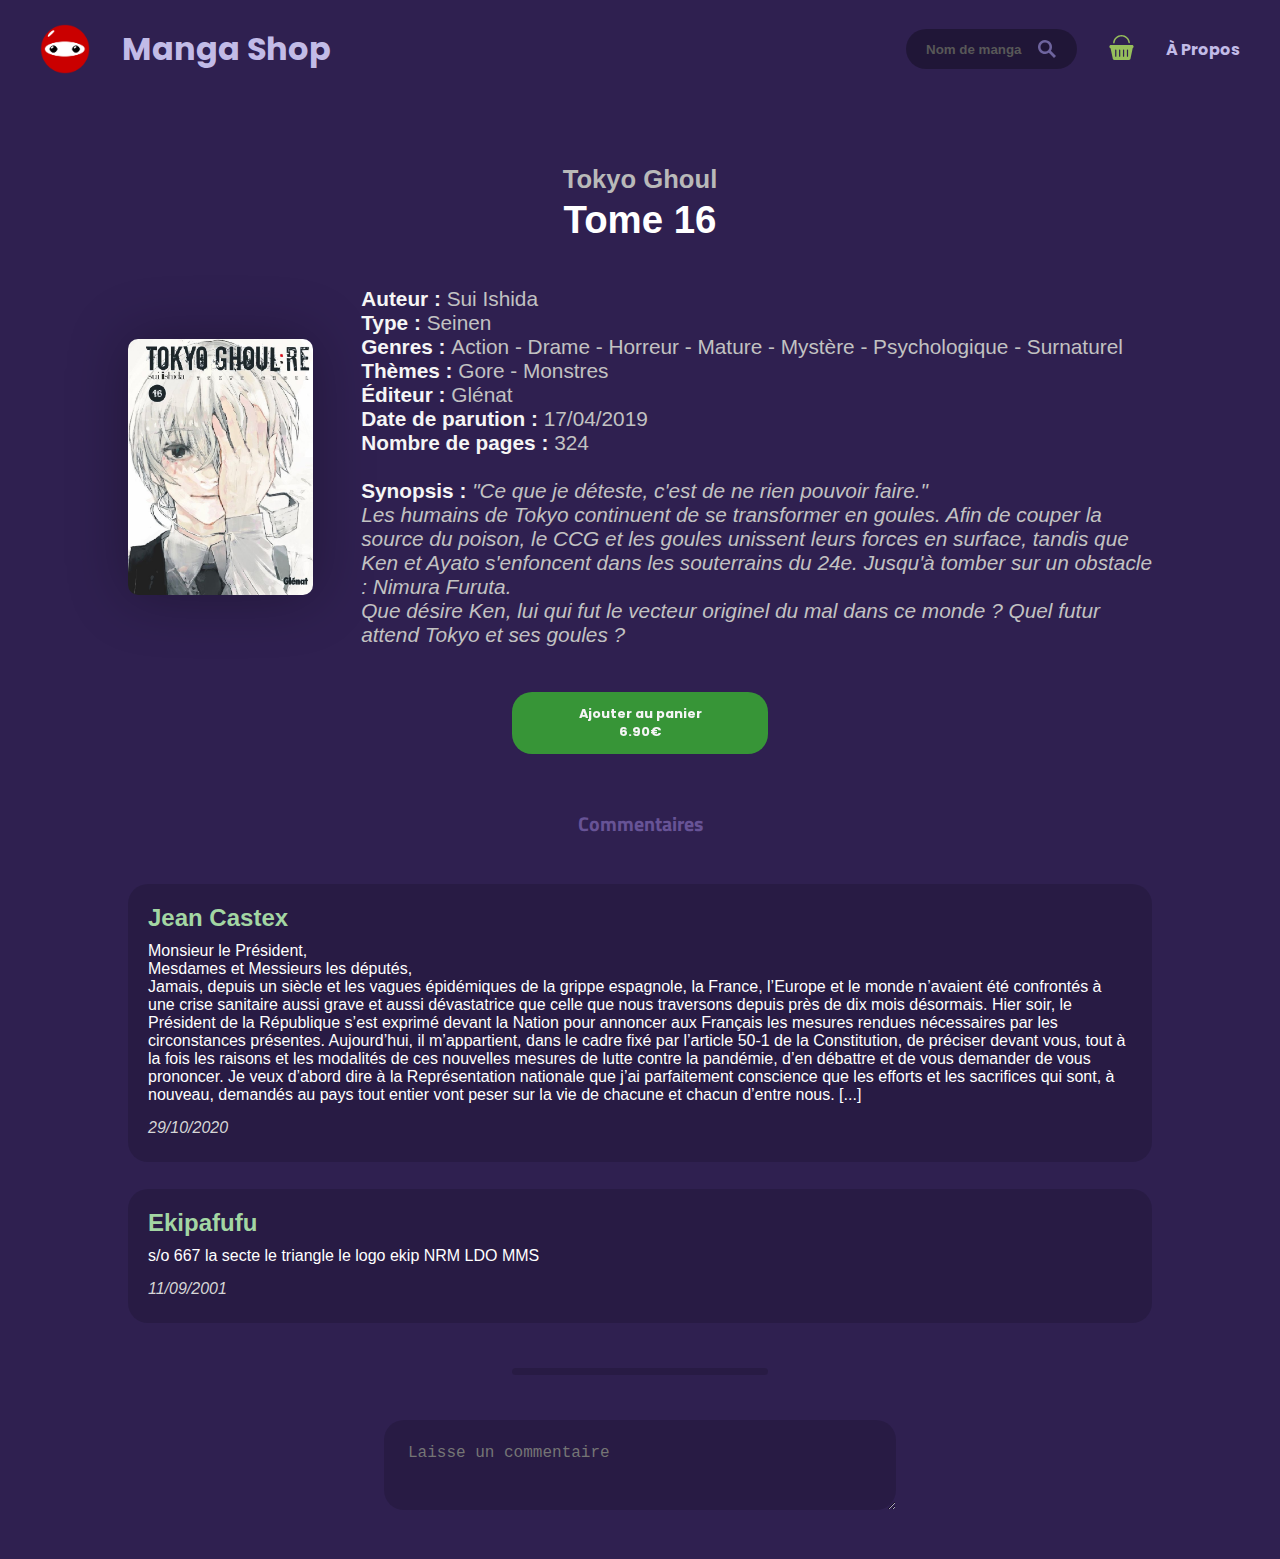
==== commit 05eed924: "release" ====
--- a/view/pages/details.html
+++ b/view/pages/details.html
@@ -41,6 +41,8 @@
             </form>
             <span class="separator"></span>
             <a href="../pages/panier.html"><img src="../assets/shopping_chart.svg" alt=""></a>
+            <span class="separator"></span>
+            <a class="nav-about" href="../../index.html#about">À Propos</a>
         </div>
     </nav>
 
--- a/view/styles/main.css
+++ b/view/styles/main.css
@@ -161,12 +161,15 @@
    ============================================================================================================= */
 
 
-@media (max-width: 560px) {
+@media (max-width: 768px) {
 
     nav .right form input[type="text"]:hover,
     nav .right form input[type="text"]:focus {
         width: 10rem;
     }
+}
+
+@media (max-width: 560px) {
 
     nav .right img {
         margin-top: 0.7rem;
@@ -174,6 +177,13 @@
     }
 }
 
+@media (max-width: 425px) {
+
+    nav .right .nav-about,
+    nav .right .separator:nth-child(4) {
+        display: none;
+    }
+}
 
 /* ============================================================================================================= 
                                             SCROLLBAR
